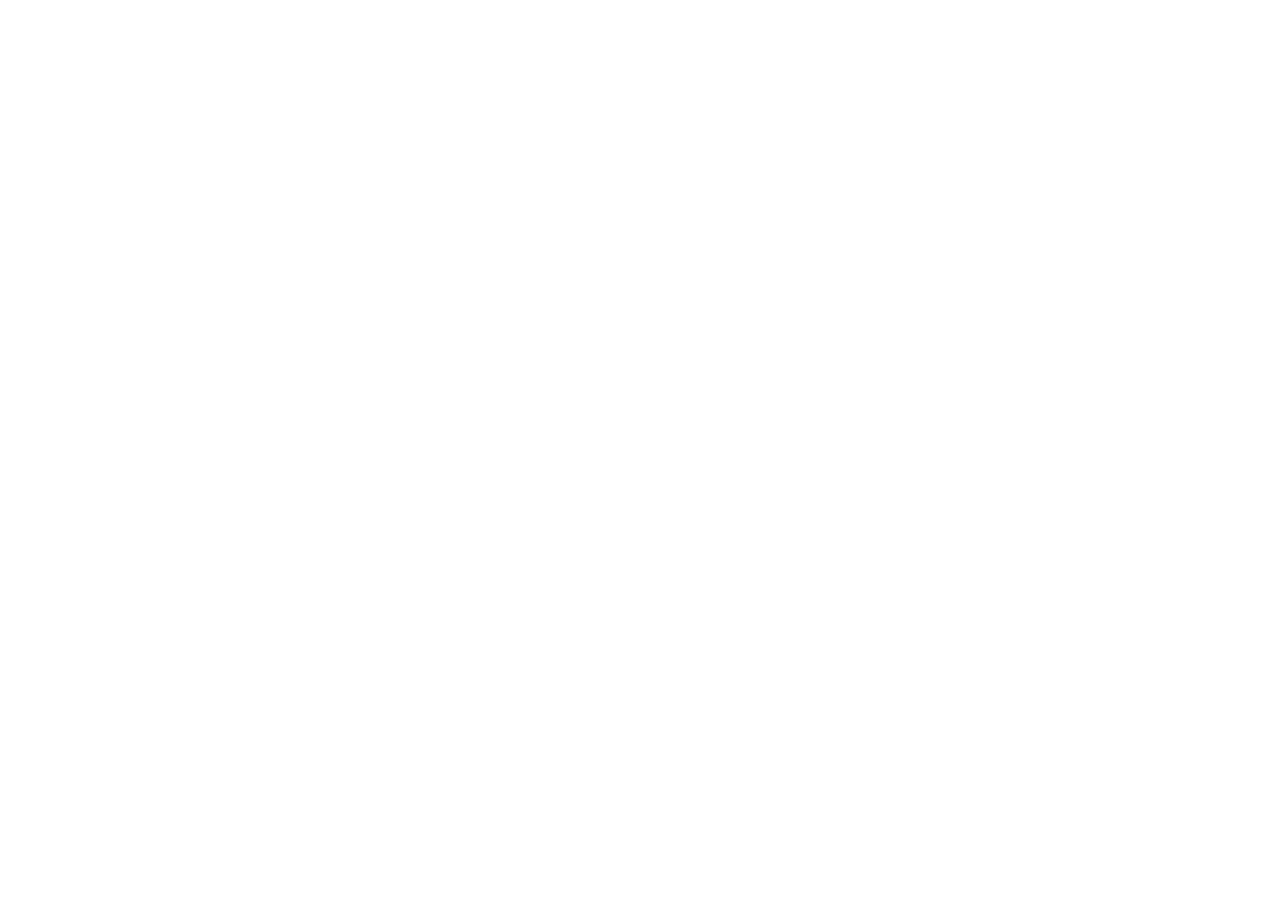
==== assets/html/experience.html @ f0fcdfc9 "blank" ====
<!DOCTYPE html>
<html lang="en">
<head>
    <meta charset="UTF-8">
    <meta http-equiv="X-UA-Compatible" content="IE=edge">
    <meta name="viewport" content="width=device-width, initial-scale=1.0">
    <title>Experience</title>
</head>
<body>
    
</body>
</html>
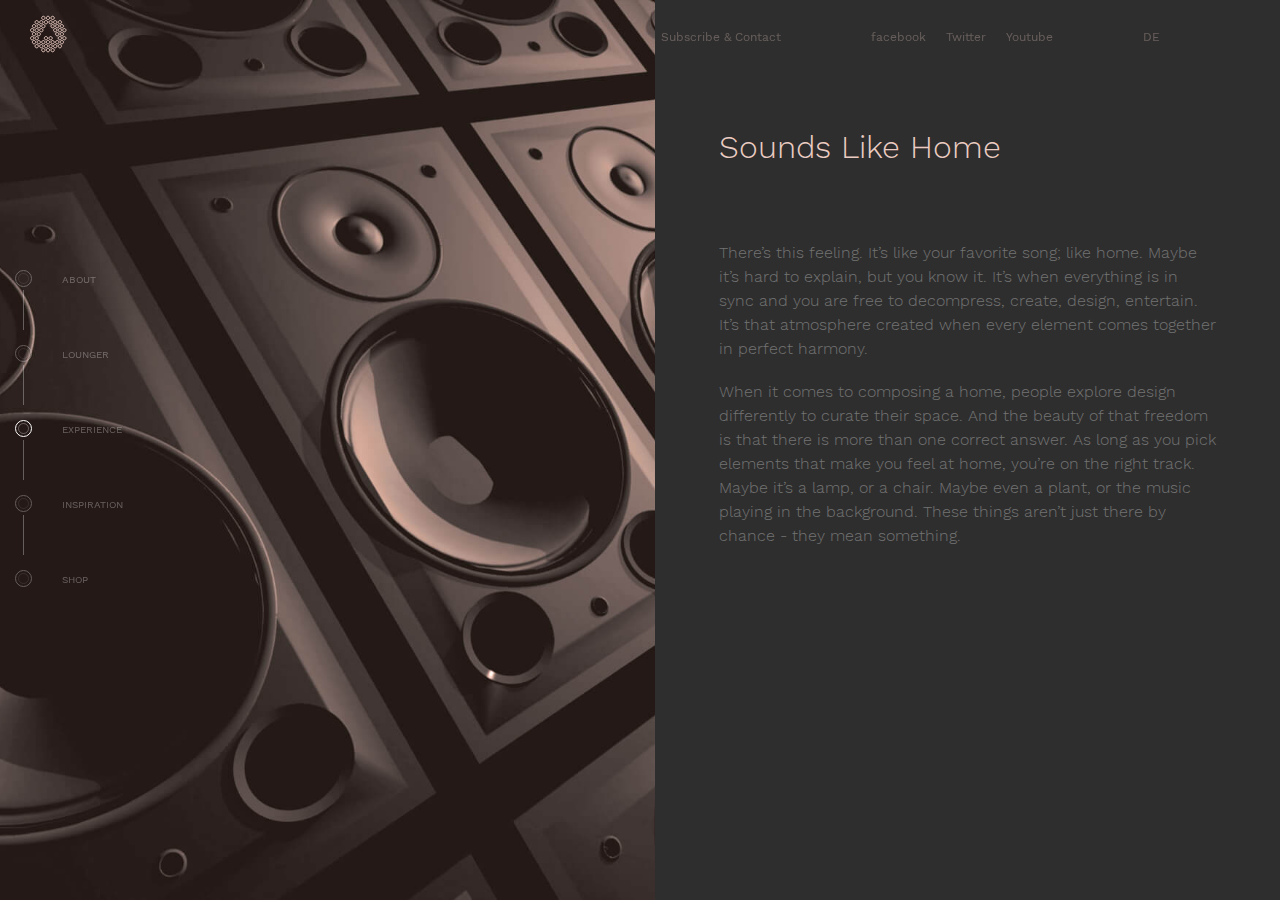
==== commit 5d48ae5a: "update" ====
--- a/assets/html/experience.html
+++ b/assets/html/experience.html
@@ -5,8 +5,69 @@
     <meta http-equiv="X-UA-Compatible" content="IE=edge">
     <meta name="viewport" content="width=device-width, initial-scale=1.0">
     <title>Experience</title>
+    <link rel="stylesheet" href="../css/main.css">
 </head>
-<body>
-    
+<body id="experiencePage">
+    <!-- ------- navigation top ---------- -->
+    <header>
+        <nav id="headnav">
+            <a href="../../index.html"><img src="../img/logo.svg" alt="logo"></a>
+            <ul>
+                <li><a href="../html/subscribe.html">Subscribe & Contact</a></li>
+                <li><a href="https://www.facebook.com">facebook</a></li>
+                <li><a href="https://www.twitter.com">Twitter</a></li>
+                <li><a href="https://www.youtube.com">Youtube</a></li>
+                <li><a href="https://www.deepl.com/translator">DE</a></li>
+            </ul>
+        </nav>
+    </header>
+    <aside id="sidenav">
+        <ul>
+            <li>
+            </div>
+                <div class="outerRing" id="outerRing1">
+                    <div class="innerRing"></div>
+                </div>
+                <a href="../../index.html">ABOUT</a>
+                </div>
+            </li>
+            <div class="line"></div>
+            <li>
+                <div class="outerRing" id="outerRing2">
+                    <div class="innerRing"></div>
+                </div>
+                <a href="../html/lounger.html">LOUNGER</a>
+            </li>
+            <div class="line"></div>
+            <li>
+                <div class="outerRing" id="outerRing3">
+                    <div class="innerRing"></div>
+                </div>
+                <a href="#">EXPERIENCE</a>
+            </li>
+            <div class="line"></div>
+            <li>
+                <div class="outerRing" id="outerRing4">
+                    <div class="innerRing"></div>
+                </div>
+                <a href="../html/inspiration.html">INSPIRATION</a>
+            </li>
+            <div class="line"></div>
+            <li>
+                <div class="outerRing" id="outerRing5">
+                    <div class="innerRing"></div>
+                </div>
+                <a href="../html/shop.html">SHOP</a>
+            </li>
+        </ul>
+    </aside>
+    <main>
+        <div>
+        </div>
+        <article>
+            <h2>Sounds Like Home</h2>
+            <p>There’s this feeling. It’s like your favorite song; like home. Maybe it’s hard to explain, but you know it. It’s when everything is in sync and you are free to decompress, create, design, entertain. It’s that atmosphere created when every element comes together in perfect harmony.</p><br><p>When it comes to composing a home, people explore design differently to curate their space. And the beauty of that freedom is that there is more than one correct answer. As long as you pick elements that make you feel at home, you’re on the right track. Maybe it’s a lamp, or a chair. Maybe even a plant, or the music playing in the background. These things aren’t just there by chance - they mean something.</p>
+        </article>
+    </main>
 </body>
 </html>--- a/assets/css/main.css
+++ b/assets/css/main.css
@@ -0,0 +1,418 @@
+@font-face {
+    font-family: work sans;
+    src: url(../fonts/WorkSans-VariableFont_wght.ttf);
+    font-weight: 100 900
+}
+/* CSS Reset */
+*{
+    margin: 0;
+    padding: 0;
+}
+/* CSS General */
+html{
+    font-size: 100%;
+}
+body{
+    font-family: work sans;
+    background-color: #2e2e2e;
+}
+h1{
+    color: #ebccc2;
+    font-weight: 300;
+    font-size: 2rem;
+}
+h2{
+    color: #ebccc2;
+    font-weight: 300;
+    font-size: 2rem;
+}
+p{
+    color: rgb(115, 115, 115);
+    font-size: 1rem;
+    font-weight: 300;
+    line-height: 1.5;
+
+}
+li{
+    list-style: none;
+}
+a{
+    text-decoration: none;
+    color: rgb(115, 115, 115);
+    font-size: 12px;
+}
+a:hover{
+    color: rgb(234, 204, 194);
+}
+/* -------- navigation top --------*/
+#headnav{
+    display: flex;
+    justify-content: space-between;
+    align-items: center;
+    padding: 15px 30px;
+    position: fixed;
+    width: 100vw;
+}
+#headnav ul{
+    display: flex;
+}
+#headnav ul li a{
+    margin: 10px;
+    color: rgb(234, 204, 194);
+    opacity: .3;
+    transition: all .5s ease-out;
+}
+#headnav ul li:nth-of-type(1), #headnav ul li:nth-of-type(5){
+    margin: 0 70px
+}
+#headnav ul li:nth-of-type(5){
+    margin-right: 140px;
+}
+#headnav ul li a:hover{
+    border-bottom: 1.5px solid rgb(234, 204, 194);
+    line-height:.8em;
+    opacity: 1;
+    transition: all .5s ease
+}
+/* -------- navigation aside --------*/
+#sidenav{
+    position: fixed;
+    top: 30vh;
+}
+.outerRing{
+    display: flex;
+    align-items: center;
+    justify-content: center;
+    margin-left: 15px;
+    height: 15px;
+    width: 15px;
+    border: 1px solid #fff;
+    opacity: .3;
+    border-radius: 50%;
+}
+.innerRing{
+    height: 5px;
+    width: 5px;
+    padding:2px;
+    border: 1px solid #fff;
+    opacity: .6;
+    border-radius: 50%;
+}
+#sidenav li{
+    display: flex;
+}
+#sidenav li a{
+    margin-left: 30px;
+    line-height: 2;
+}
+aside a{
+    text-align: top;
+    font-size: 10px;
+    color: #fff;
+    opacity: .3;
+    transition: all .5s ease-out;
+}
+aside a:hover{
+    color: #fff;
+    opacity: 1;
+    transition: all .5s ease
+}
+.line{
+    height: 40px;
+    width: 1px;
+    margin-bottom: 15px;
+    margin-left: 23px;
+    background-color: #fff;
+    opacity: .3;
+}
+/* -------- Active Circles --------*/
+/* ABOUT */
+#landingPage #outerRing1{
+    border: 1px solid #fff;
+    opacity: 1;
+}
+#landingPage .innerRing{
+    opacity: .3;
+}
+/* LOUNGER */
+#loungerPage #outerRing2{
+    border: 1px solid #fff;
+    opacity: 1;
+}
+#loungerPage .innerRing{
+    opacity: .3;
+}
+/* EXPERIENCE */
+#experiencePage #outerRing3{
+    border: 1px solid #fff;
+    opacity: 1;
+}
+#experiencePage .innerRing{
+    opacity: .3;
+}
+/* INSPIRATION */
+#inspirationPage #outerRing4{
+    border: 1px solid #fff;
+    opacity: 1;
+}
+#inspirationPage .innerRing{
+    opacity: .3;
+}
+/* SHOP */
+#shopPage #outerRing5{
+    border: 1px solid #fff;
+    opacity: 1;
+}
+#shopPage .innerRing{
+    opacity: .3;
+}
+/* -------- ---------------- --------*/
+/* -------- ABOUT --------*/
+/* Section 1 */
+#landingPage section:nth-of-type(1){
+    display: flex;
+    flex-direction: column;
+}
+#landingPage section:nth-of-type(1) div:nth-of-type(1){
+    padding: 10%;
+    margin-left: 15%;
+    margin-right: 40%;
+}
+#landingPage section:nth-of-type(1) div:nth-of-type(2) img{
+    width: 90vw;
+    margin-left: 5%;
+    margin-right: 5%;
+}
+/* Section 2 */
+#landingPage section:nth-of-type(2){
+    display: flex;
+    margin: 10% 10%;
+}
+#landingPage section:nth-of-type(2) img{
+    width: 35vw;
+}
+#landingPage section:nth-of-type(2) div{
+    padding-left: 5%;
+}
+#landingPage section:nth-of-type(2) div h2{
+    padding-top: 20%;
+    padding-bottom: 5%;
+}
+/* -------- ---------------- --------*/
+/* -------- LOUNGER --------*/
+/* Section 1 */
+#loungerPage main{
+    display: flex;
+}
+#loungerPage main div{
+    height: 100vh;
+    width: 250vw;
+    background-image: url(../img/section-voyager.jpg);
+    background-size: cover;
+    background-position: -250px 
+    /* keine Ahnung was hier passiert ist :D */
+}
+#loungerPage main article{
+    margin-top: 10%;
+    padding-left: 5%;
+    padding-right: 5%;
+}
+#loungerPage main article h2{
+    margin-bottom: 15%;
+}
+/* -------- ---------------- --------*/
+/* -------- Experience --------*/
+/* Section 1 */
+#experiencePage main{
+    display: flex;
+}
+#experiencePage main div{
+    height: 100vh;
+    width: 320vw;
+    background-image: url(../img/section-experience-1.jpg);
+    background-size: cover;
+    background-position: -250px 
+    /* keine Ahnung was hier passiert ist :D */
+}
+#experiencePage main article{
+    margin-top: 10%;
+    padding-left: 5%;
+    padding-right: 5%;
+}
+#experiencePage main article h2{
+    margin-bottom: 15%;
+}
+/* -------- ---------------- --------*/
+/* -------- Inspiration --------*/
+/* Section 1 */
+#inspirationPage video{
+    max-width: 65vw;
+    height: auto;
+    padding: 8% 17.5%;
+}
+#inspirationPage h3{
+    color: #ebccc2;
+    font-weight: 200;
+    font-size: 1.2rem;
+    margin-bottom: 1%
+}
+#buttons{
+    display: flex;
+    justify-content: space-between;
+    width: 200px;
+    margin-top: 3%;
+    margin-bottom: 1%;
+}
+#buttons li{
+    color: #fff;
+    opacity: 0.8;
+    font-size: .7rem;
+    font-weight: 200;
+    line-height: 1.5;
+    border: 1px solid #fff;
+    border-radius: 3px;
+    padding: 3px 20px;
+    margin-right: 5px;
+}
+#alchemy{
+    margin-left: 17.5%;
+}
+/* Section 2 */
+#raster{
+    display: flex;
+    margin: 7.5%;
+    margin-left: 17.5%
+}
+#raster img{
+    width: 470px;
+    height: auto;
+}
+#raster article{
+    padding-left: 5%;
+    width: 470px;
+    height: auto;
+}
+#raster h4{
+    color: #ebccc2;
+    font-weight: 200;
+    font-size: 1.2rem;
+    padding-top: 15%;
+    padding-bottom: 3%;
+}
+#raster p{
+    width: 425px;
+    padding-top: 10.5%;
+    padding-bottom: 30%;
+}
+/* -------- ---------------- --------*/
+/* -------- SHOP --------*/
+/* Section 1 */
+#shopPage main{
+    display: flex;
+}
+#shopPage main div{
+    height: 100vh;
+    width: 300vw;
+    background-image: url(../img/section-composition4.jpg);
+    background-size: cover;
+    background-position: -250px 
+    /* keine Ahnung was hier passiert ist :D */
+}
+#shopPage main section{
+    width: 200vw;
+    margin-top: 5%;
+    padding-left: 5%;
+    padding-right: 5%;
+    text-align: center;
+}
+#shopPage main section h3{
+    color: #ebccc2;
+    font-weight: 300;
+    font-size: 1.7rem;
+    padding-bottom: 2%;
+}
+#shopPage main section p:nth-of-type(2){
+    margin-bottom: 10px;
+}
+#buy{
+    background-color: #ebccc2;
+    color: #000;
+    padding: 10px 20px;
+    border-radius: 2px;
+}
+/* -------- ---------------- --------*/
+/* -------- SUBSCRIBE --------*/
+/* Section 1 */
+#subscribePage main{
+    display: flex;
+}
+#subscribePage main div{
+    height: 100vh;
+    width: 53%;
+    background-image: url(../img/section-composition4.jpg);
+    background-size: cover;
+    background-position: -250px 
+    /* keine Ahnung was hier passiert ist :D */
+}
+#subscribePage main article{
+    margin-top: 10%;
+    padding-left: 5%;
+    padding-right: 5%;
+}
+#subscribePage main article h2{
+    margin-bottom: 2%;
+}
+#subscribePage p{
+    width: 425px;
+    padding-top: 10.5%;
+    padding-bottom: 10%;
+}
+#subscribePage main article h3{
+    color: #ebccc2;
+    font-weight: 300;
+    font-size: 1.2rem;
+    padding-bottom: 3%;
+}
+.input{
+    margin-bottom: 8px;
+    width: 300px;
+}
+form{
+    display: flex;
+    flex-direction: column;
+}
+::placeholder{
+    padding-left: 5px;
+}
+#Submit{
+    background-color: #ebccc2;
+    color: #000;
+    padding: 5px 10px;
+    border-radius: 2px;
+    width: 100px;
+    text-align: center;
+}
+#Submit:hover{
+    background-color: #cc8f7a;
+}
+#Message{
+    height: 100px;
+}
+
+
+
+
+
+
+
+
+/* smaller sized tablets */
+@media (max-width: 735px) {
+    html{
+        font-size: min(60%);
+    }
+}
+/* smartphones */
+@media (max-width: 576px) {
+
+}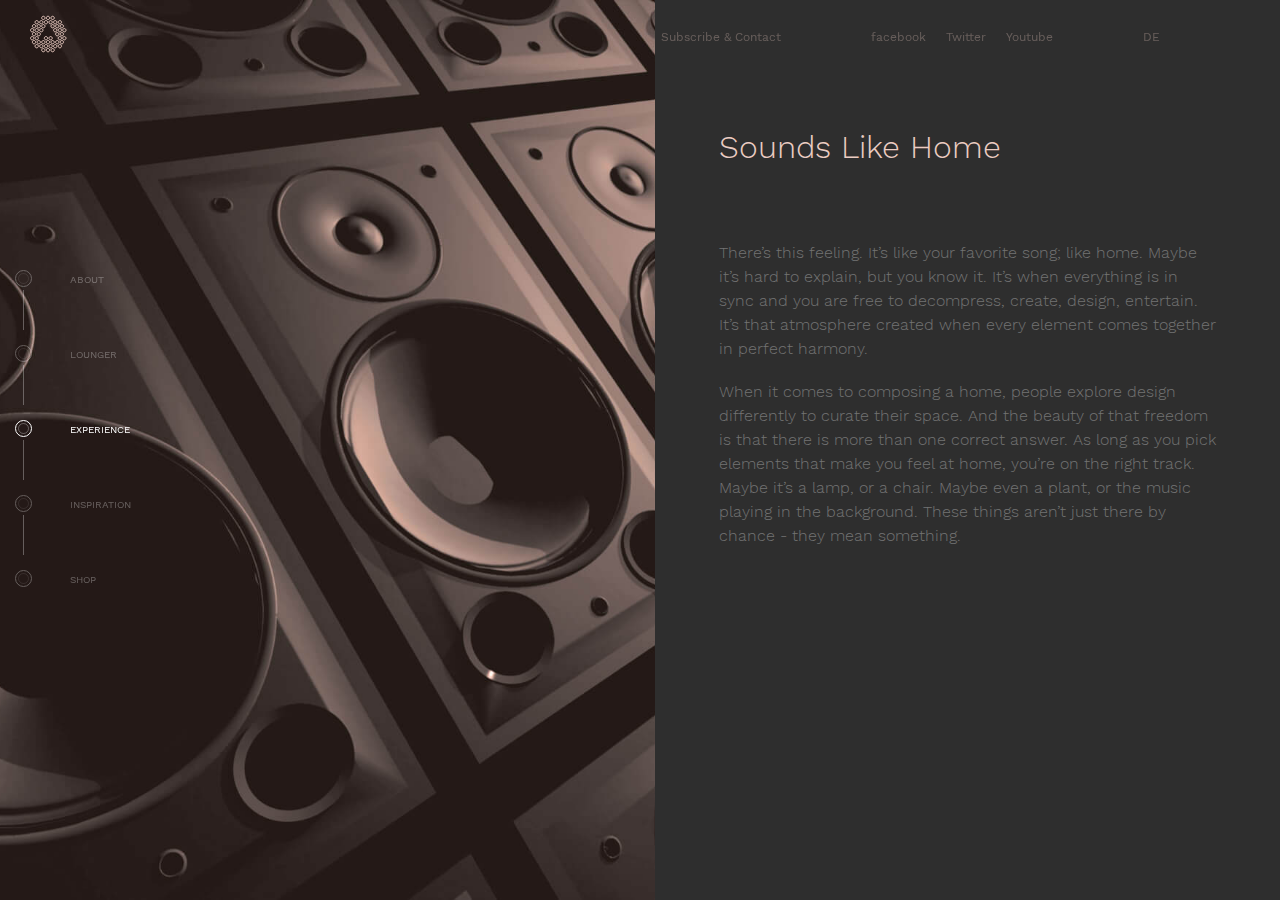
==== commit c42b9787: "V4" ====
--- a/assets/html/experience.html
+++ b/assets/html/experience.html
@@ -28,7 +28,7 @@
                 <div class="outerRing" id="outerRing1">
                     <div class="innerRing"></div>
                 </div>
-                <a href="../../index.html">ABOUT</a>
+                <a href="../../index.html" id="status1">ABOUT</a>
                 </div>
             </li>
             <div class="line"></div>
@@ -36,28 +36,28 @@
                 <div class="outerRing" id="outerRing2">
                     <div class="innerRing"></div>
                 </div>
-                <a href="../html/lounger.html">LOUNGER</a>
+                <a href="../html/lounger.html" id="status2">LOUNGER</a>
             </li>
             <div class="line"></div>
             <li>
                 <div class="outerRing" id="outerRing3">
                     <div class="innerRing"></div>
                 </div>
-                <a href="#">EXPERIENCE</a>
+                <a href="#" id="status3">EXPERIENCE</a>
             </li>
             <div class="line"></div>
             <li>
                 <div class="outerRing" id="outerRing4">
                     <div class="innerRing"></div>
                 </div>
-                <a href="../html/inspiration.html">INSPIRATION</a>
+                <a href="../html/inspiration.html" id="status4">INSPIRATION</a>
             </li>
             <div class="line"></div>
             <li>
                 <div class="outerRing" id="outerRing5">
                     <div class="innerRing"></div>
                 </div>
-                <a href="../html/shop.html">SHOP</a>
+                <a href="../html/shop.html" id="status5">SHOP</a>
             </li>
         </ul>
     </aside>
--- a/assets/css/main.css
+++ b/assets/css/main.css
@@ -31,7 +31,6 @@
     font-size: 1rem;
     font-weight: 300;
     line-height: 1.5;
-
 }
 li{
     list-style: none;
@@ -88,6 +87,7 @@
     width: 15px;
     border: 1px solid #fff;
     opacity: .3;
+    transition: all .5s ease-out;
     border-radius: 50%;
 }
 .innerRing{
@@ -96,13 +96,14 @@
     padding:2px;
     border: 1px solid #fff;
     opacity: .6;
+    transition: all .5s ease-out;
     border-radius: 50%;
 }
 #sidenav li{
     display: flex;
 }
 #sidenav li a{
-    margin-left: 30px;
+    margin-left: 38px;
     line-height: 2;
 }
 aside a{
@@ -113,6 +114,11 @@
     transition: all .5s ease-out;
 }
 aside a:hover{
+    color: #fff;
+    opacity: 1;
+    transition: all .5s ease
+}
+aside a:hover + .outerRing{
     color: #fff;
     opacity: 1;
     transition: all .5s ease
@@ -134,6 +140,9 @@
 #landingPage .innerRing{
     opacity: .3;
 }
+#landingPage #status1{
+    opacity: 1;
+}
 /* LOUNGER */
 #loungerPage #outerRing2{
     border: 1px solid #fff;
@@ -142,6 +151,9 @@
 #loungerPage .innerRing{
     opacity: .3;
 }
+#loungerPage #status2{
+    opacity: 1;
+}
 /* EXPERIENCE */
 #experiencePage #outerRing3{
     border: 1px solid #fff;
@@ -150,6 +162,9 @@
 #experiencePage .innerRing{
     opacity: .3;
 }
+#experiencePage #status3{
+    opacity: 1;
+}
 /* INSPIRATION */
 #inspirationPage #outerRing4{
     border: 1px solid #fff;
@@ -158,6 +173,9 @@
 #inspirationPage .innerRing{
     opacity: .3;
 }
+#inspirationPage #status4{
+    opacity: 1;
+}
 /* SHOP */
 #shopPage #outerRing5{
     border: 1px solid #fff;
@@ -165,6 +183,9 @@
 }
 #shopPage .innerRing{
     opacity: .3;
+}
+#shopPage #status5{
+    opacity: 1;
 }
 /* -------- ---------------- --------*/
 /* -------- ABOUT --------*/
@@ -348,7 +369,7 @@
 }
 #subscribePage main div{
     height: 100vh;
-    width: 53%;
+    width: 54%;
     background-image: url(../img/section-composition4.jpg);
     background-size: cover;
     background-position: -250px 
@@ -359,12 +380,9 @@
     padding-left: 5%;
     padding-right: 5%;
 }
-#subscribePage main article h2{
-    margin-bottom: 2%;
-}
 #subscribePage p{
     width: 425px;
-    padding-top: 10.5%;
+    padding-top: 10%;
     padding-bottom: 10%;
 }
 #subscribePage main article h3{
@@ -376,6 +394,7 @@
 .input{
     margin-bottom: 8px;
     width: 300px;
+    outline:none;
 }
 form{
     display: flex;
@@ -404,7 +423,8 @@
 
 
 
-
+/* MEDIAQUERIES ARE NOT FUNCTIONAL YET ... 
+FULLSCREEN ONLY PLEASE */
 
 /* smaller sized tablets */
 @media (max-width: 735px) {
@@ -414,5 +434,4 @@
 }
 /* smartphones */
 @media (max-width: 576px) {
-
 }